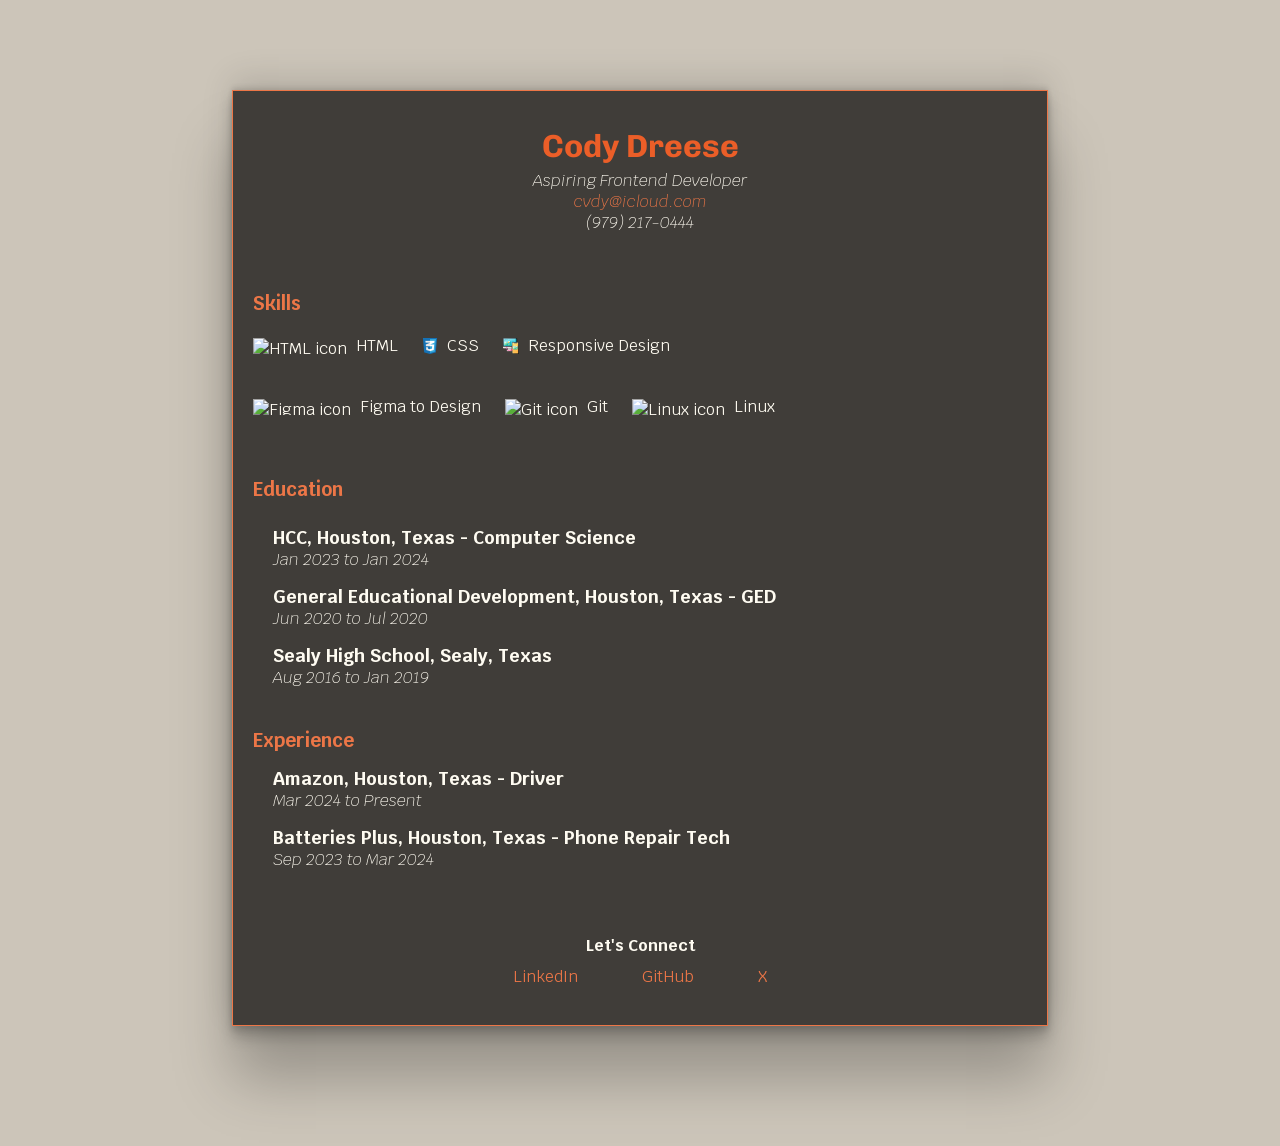
==== index.html @ 1eb5e3fd "add vanilla css file for design" ====
<!DOCTYPE html>
<html lang="en">
  <head>
    <meta charset="utf-8" />
    <meta name="viewport" content="width=device-width, initial-scale=1.0" />
    <meta
      name="description"
      content="Professional CV of Cody Dreese. Explore my skills, experience, and achievements in Web Development. Discover how I can contribute to your team and drive success."
    />
    <meta property="og:title" content="Cody Dreese - CV" />
    <meta
      property="og:description"
      content="Professional CV of Cody Dreese. Explore my skills, experience, and achievements in Web Development. Discover how I can contribute to your team and drive success."
    />
    <link rel="shortcut icon" type="image/x-icon" href="/icons/cd-favicon.ico" />
    <link rel="stylesheet" href="style.css" />
    <title>CV of CD</title>
  </head>
  <body>
    <div class="wrapper">
      <header>
        <h1>Cody Dreese</h1>
        <div class="info">
          <p>Aspiring Frontend Developer</p>
          <p>
            <a class="email-link" href="mailto:cvdy@icloud.com"
              >cvdy@icloud.com</a>
          </p>
          <p>(979) 217-0444</p>
        </div>
      </header>
      <main>
        <section>
          <h3>Skills</h3>
          <ul class="skills">
            <img class="icon" src="/icons/html.png" alt="HTML icon" />
            <li class="icon-text">HTML</li>
            <img class="icon" src="/icons/css.png" alt="CSS icon" />
            <li class="icon-text">CSS</li>
            <img
              class="icon"
              src="/icons/responsive-design.png"
              alt="Responsive icon"
            />
            <li class="icon-text">Responsive Design</li>
            <br />
            <img class="icon" src="/icons/figma.png" alt="Figma icon" />
            <li class="icon-text">Figma to Design</li>
            <img class="icon" src="/icons/git.png" alt="Git icon" />
            <li class="icon-text">Git</li>
            <img class="icon" src="/icons/linux.png" alt="Linux icon" />
            <li class="icon-text">Linux</li>
          </ul>
        </section>
        <section>
          <h3>Education</h3>
          <div class="education-content">
            <article>
              <h2>HCC, Houston, Texas - Computer Science</h2>
              <p class="dates">Jan 2023 to Jan 2024</p>
            </article>
            <article>
              <h2>General Educational Development, Houston, Texas - GED</h2>
              <p class="dates">Jun 2020 to Jul 2020</p>
            </article>
            <article>
              <h2>Sealy High School, Sealy, Texas</h2>
              <p class="dates">Aug 2016 to Jan 2019</p>
            </article>
          </div>
        </section>
        <section>
          <h3>Experience</h3>
          <article>
            <h2>Amazon, Houston, Texas - Driver</h2>
            <p class="dates">Mar 2024 to Present</p>
          </article>
          <article>
            <h2>Batteries Plus, Houston, Texas - Phone Repair Tech</h2>
            <p class="dates">Sep 2023 to Mar 2024</p>
          </article>
        </section>
      </main>
      <footer>
        <h4>Let's Connect</h4>
        <ul class="social-links">
          <li><a target="_blank" href="https://linkedin.com/in/cvdy/">LinkedIn</a></li>
          <li><a target="_blank" href="https://github.com/cvdy/">GitHub</a></li>
          <li><a target="_blank" href="https://x.com/codydreese/">X</a></li>
        </ul>
      </footer>
    </div>
  </body>
</html>
---- style.css ----
@import url('https://fonts.googleapis.com/css2?family=Chivo:ital,wght@0,100..900;1,100..900&family=Krub:ital,wght@0,200;0,300;0,400;0,500;0,600;0,700;1,200;1,300;1,400;1,500;1,600;1,700&display=swap');

:root {
    --bg-color: #ccc5b9;
    --main-color: #403d39;
    --big-text-color: #eb5e28;
    --text-color: #fffcf2;
    --med-text-color: #ec7647;
    --link-color: #ec7647;
}

* {
    box-sizing: border-box;
    margin: 0;
    padding: 0;
    font-family: Krub, Arial, Helvetica, sans-serif;
}

body {
    width: 51rem;
    max-width: 51rem;
    height: 66rem;
    max-height: 66rem;
    margin: 0 auto;
    background-color: var(--bg-color);
    color: var(--text-color)
}

.wrapper {
    background-color: var(--main-color);
    box-shadow: rgba(0, 0, 0, 0.25) 0px 54px 55px, rgba(0, 0, 0, 0.12) 0px -12px 30px, rgba(0, 0, 0, 0.12) 0px 4px 6px, rgba(0, 0, 0, 0.17) 0px 12px 13px, rgba(0, 0, 0, 0.09) 0px -3px 5px;
    margin-top: 10vh;
    border: solid 0.063rem #ec7647;
}

a {
    text-decoration: none;
    color: var(--link-color);
}

/* Header */

header {
    height: 20vh;
    text-align: center;
    line-height: 1.3rem;
}

h1 {
    margin-top: 2.8vh;
    color: var(--big-text-color);
    font-family: Chivo, Arial, Helvetica, sans-serif;
}

.info {
    padding: 0.625rem 0;
    margin-top: .5vh;
    font-family: 'Times New Roman', Times, serif;
    font-style: italic;
    font-weight: 200;
}

header {
    padding: 1.25rem;
}


/* Content */


section {
    padding: 1.25rem;
}

/* Skills */
.skills {
    list-style-type: none;
}

.icon {
    display: inline-block;
    height: 1em;
    width: auto;
    vertical-align: middle;
}

.icon-text {
    display: inline-block;
    margin: 1.25rem;
    margin-left: 0.313rem;
    vertical-align: middle;

}
.education-content {
    padding-top: 0.625rem;
}

article {
    margin-top: 0.938rem;
    margin-left: 1.25rem;
}

h2 {
    font-size: 1.125rem;
}

h3 {
    color: var(--med-text-color);

}

.dates {
    font-style: italic;
    font-weight: 100;
}

/* Footer */
footer {
    text-align: center;
    height: 10vh;
    margin-top: 5vh;
}

.social-links {
    list-style-type: none;
    padding-top: 0.625rem;
    
}

.social-links > li {
    display: inline-block;
    margin: 0 30px;
}
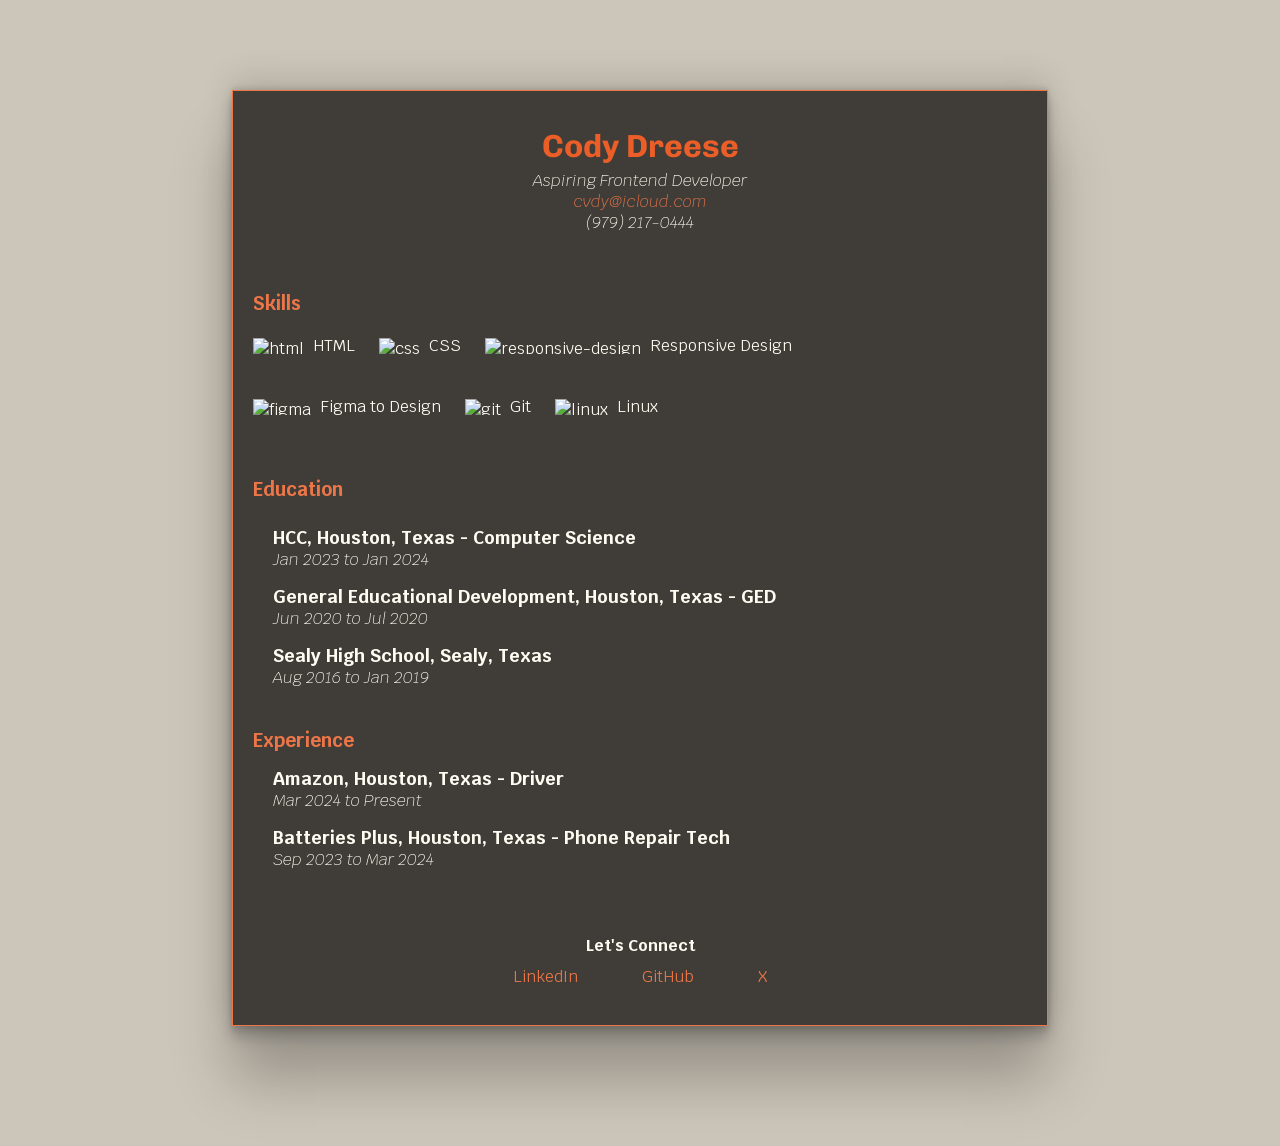
==== commit 54f14861: "add skill icons to imgbb.com" ====
--- a/index.html
+++ b/index.html
@@ -12,7 +12,7 @@
       property="og:description"
       content="Professional CV of Cody Dreese. Explore my skills, experience, and achievements in Web Development. Discover how I can contribute to your team and drive success."
     />
-    <link rel="shortcut icon" type="image/x-icon" href="/icons/cd-favicon.ico" />
+    <link rel="shortcut icon" type="image/x-icon" href="logo-favicon.ico" />
     <link rel="stylesheet" href="style.css" />
     <title>CV of CD</title>
   </head>
@@ -33,22 +33,20 @@
         <section>
           <h3>Skills</h3>
           <ul class="skills">
-            <img class="icon" src="/icons/html.png" alt="HTML icon" />
+
+
+            <img class="icon" src="https://i.ibb.co/JztNzmj/html.png" alt="html">
             <li class="icon-text">HTML</li>
-            <img class="icon" src="/icons/css.png" alt="CSS icon" />
+            <img class="icon" src="https://i.ibb.co/XsKP9MR/css.png" alt="css">
             <li class="icon-text">CSS</li>
-            <img
-              class="icon"
-              src="/icons/responsive-design.png"
-              alt="Responsive icon"
-            />
+            <img class="icon" src="https://i.ibb.co/y0tSvvj/responsive-design.png" alt="responsive-design">
             <li class="icon-text">Responsive Design</li>
             <br />
-            <img class="icon" src="/icons/figma.png" alt="Figma icon" />
+            <img class="icon" src="https://i.ibb.co/3k1qLn9/figma.png" alt="figma">
             <li class="icon-text">Figma to Design</li>
-            <img class="icon" src="/icons/git.png" alt="Git icon" />
+            <img class="icon" src="https://i.ibb.co/CQ292zz/git.png" alt="git">
             <li class="icon-text">Git</li>
-            <img class="icon" src="/icons/linux.png" alt="Linux icon" />
+            <img class="icon" src="https://i.ibb.co/CJHVMng/linux.png" alt="linux">
             <li class="icon-text">Linux</li>
           </ul>
         </section>
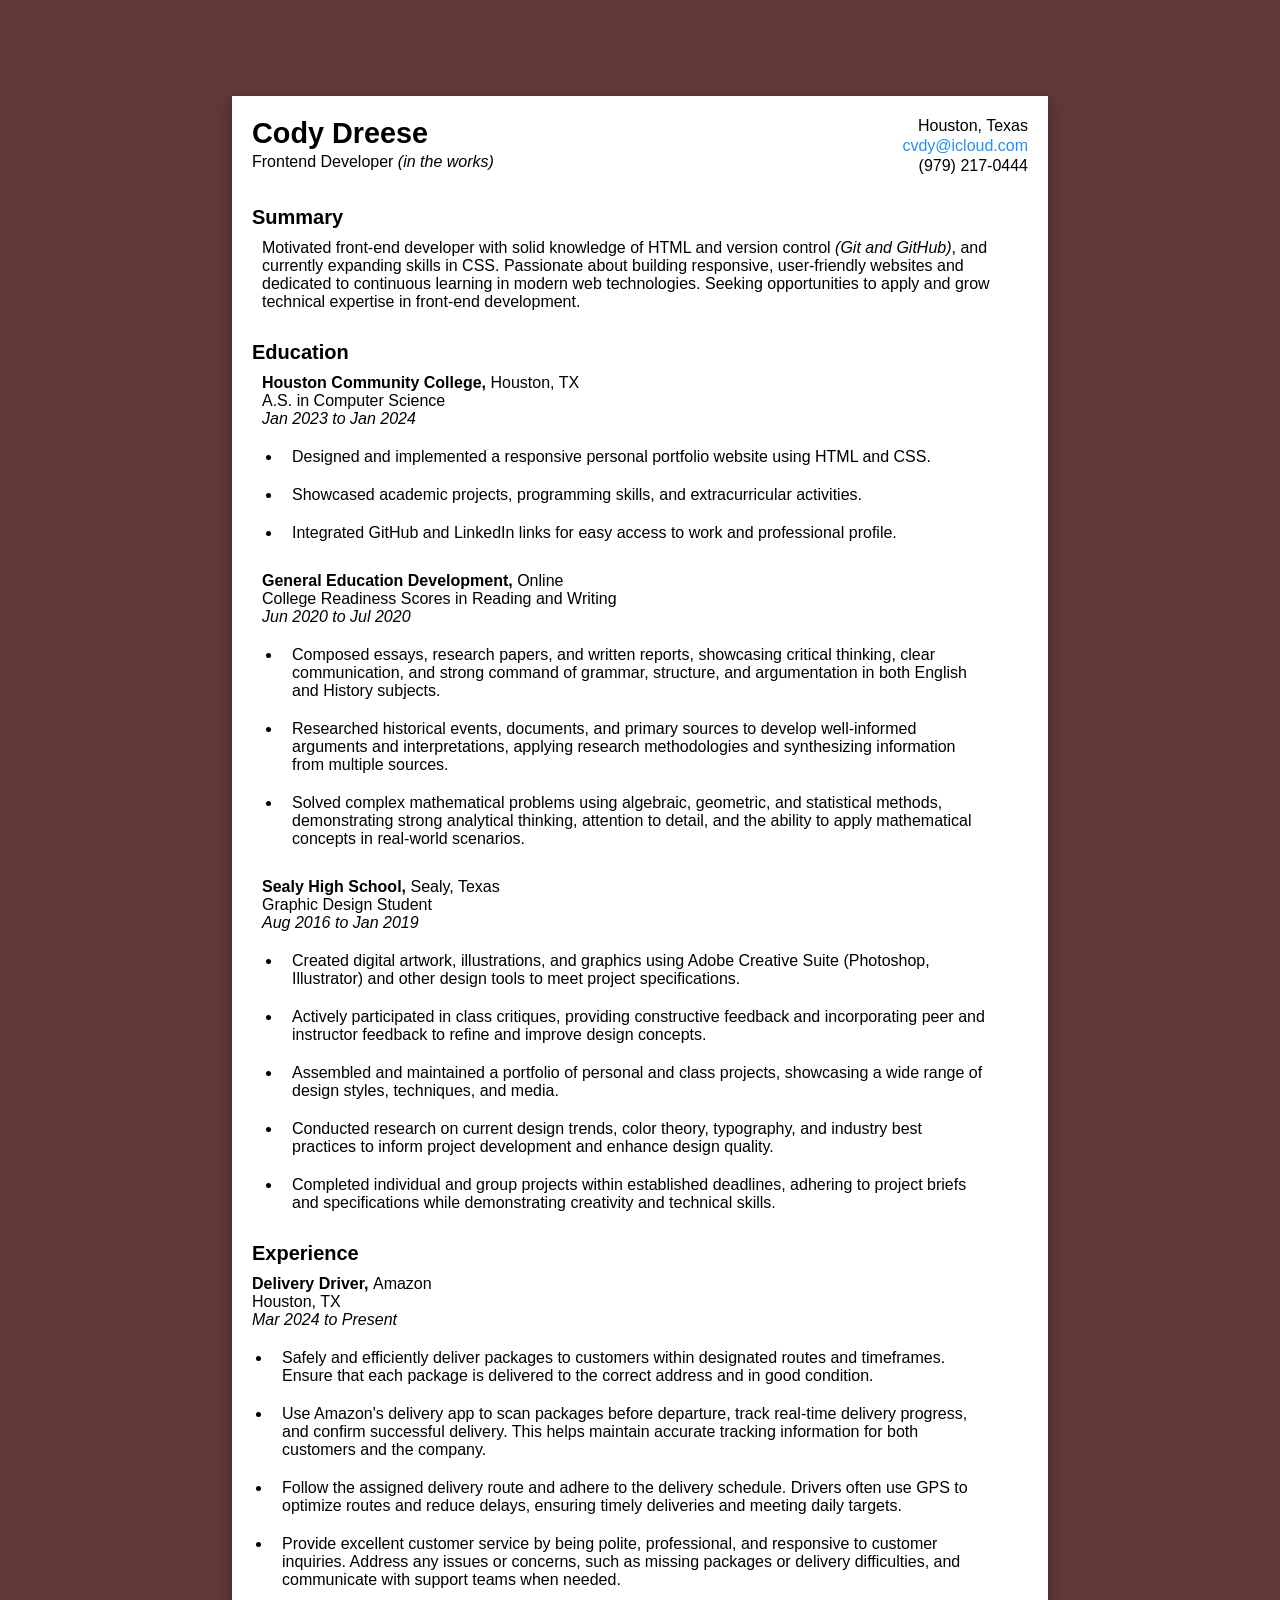
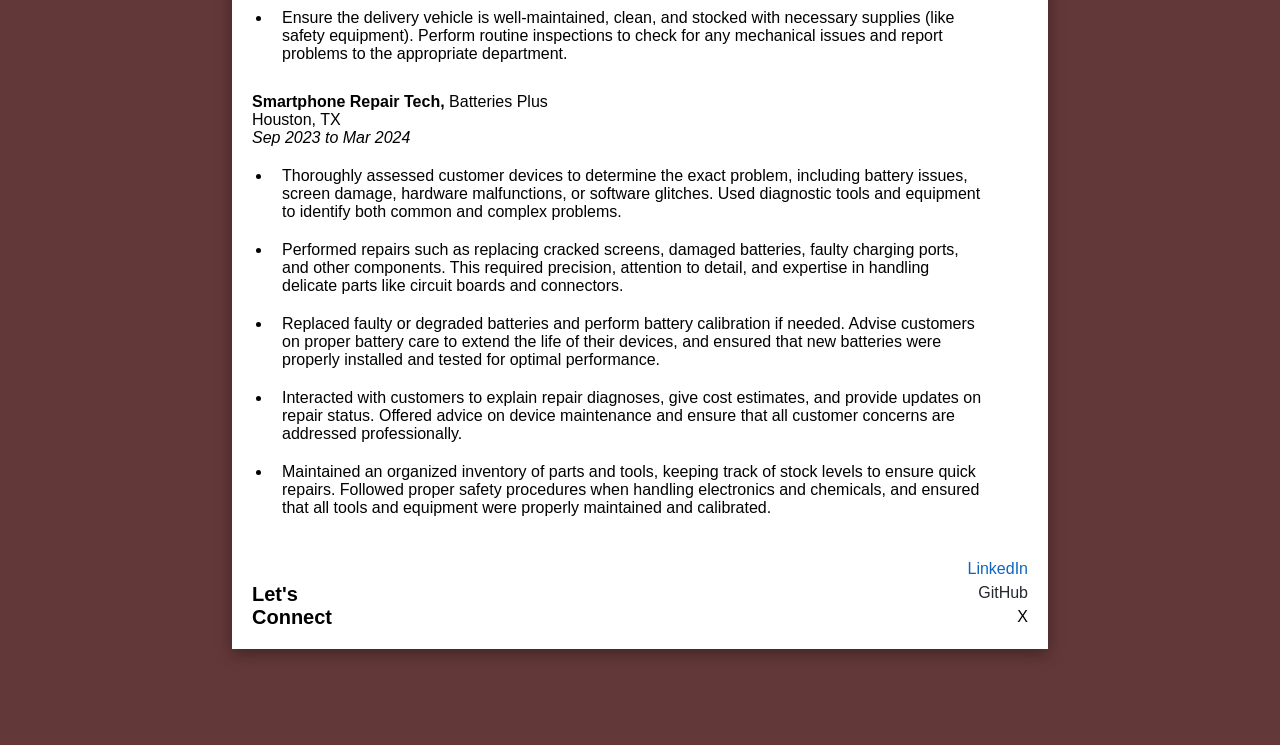
==== commit 82ed1b06: "restyle cv, add more detail" ====
--- a/index.html
+++ b/index.html
@@ -14,77 +14,108 @@
     />
     <link rel="shortcut icon" type="image/x-icon" href="logo-favicon.ico" />
     <link rel="stylesheet" href="style.css" />
-    <title>CV of CD</title>
+    <title>Cody Dreese Resume</title>
   </head>
   <body>
-    <div class="wrapper">
+<div class="page-wrapper">
       <header>
-        <h1>Cody Dreese</h1>
-        <div class="info">
-          <p>Aspiring Frontend Developer</p>
-          <p>
-            <a class="email-link" href="mailto:cvdy@icloud.com"
-              >cvdy@icloud.com</a>
-          </p>
+        <div class="name-job">
+        <h1 class="name">Cody Dreese</h1>
+        <p class="job">Frontend Developer <span class="italics">(in the works)</span></p>
+      </div>
+        <div class="contact-info">
+          <p>Houston, Texas</p>
+          <a href="mailto:cvdy@icloud.com">cvdy@icloud.com</a>
           <p>(979) 217-0444</p>
         </div>
       </header>
+
       <main>
-        <section>
-          <h3>Skills</h3>
-          <ul class="skills">
 
+        <section class="segment">
+          <h2>Summary</h2>
+          <p class="summary-p">Motivated front-end developer with solid knowledge of HTML and version control <span class="italics">(Git and GitHub)</span>, and currently expanding skills in CSS. Passionate about building responsive, user-friendly websites and dedicated to continuous learning in modern web technologies. Seeking opportunities to apply and grow technical expertise in front-end development.</p>
+        </section>
 
-            <img class="icon" src="https://i.ibb.co/JztNzmj/html.png" alt="html">
-            <li class="icon-text">HTML</li>
-            <img class="icon" src="https://i.ibb.co/XsKP9MR/css.png" alt="css">
-            <li class="icon-text">CSS</li>
-            <img class="icon" src="https://i.ibb.co/y0tSvvj/responsive-design.png" alt="responsive-design">
-            <li class="icon-text">Responsive Design</li>
-            <br />
-            <img class="icon" src="https://i.ibb.co/3k1qLn9/figma.png" alt="figma">
-            <li class="icon-text">Figma to Design</li>
-            <img class="icon" src="https://i.ibb.co/CQ292zz/git.png" alt="git">
-            <li class="icon-text">Git</li>
-            <img class="icon" src="https://i.ibb.co/CJHVMng/linux.png" alt="linux">
-            <li class="icon-text">Linux</li>
-          </ul>
+        <section class="segment">
+          <h2>Education</h2>
+          <div class="education-content">
+
+            <article>
+              <h3>Houston Community College, <span class="normal">Houston, TX</span></h3>
+              <p>A.S. in Computer Science</p>
+              <p class="dates italics">Jan 2023 to Jan 2024</p>
+              <ul>
+                <li>Designed and implemented a responsive personal portfolio website using HTML and CSS.</li>
+                <li>Showcased academic projects, programming skills, and extracurricular activities.</li>
+                <li>Integrated GitHub and LinkedIn links for easy access to work and professional profile.</li>
+              </ul>
+            </article>
+
+            <article>
+              <h3>General Education Development, <span class="normal">Online</span></h3>
+              <p>College Readiness Scores in Reading and Writing</p>
+              <p class="dates italics">Jun 2020 to Jul 2020</p>
+              <ul>
+                <li>Composed essays, research papers, and written reports, showcasing critical thinking, clear communication, and strong command of grammar, structure, and argumentation in both English and History subjects.</li>
+                <li>Researched historical events, documents, and primary sources to develop well-informed arguments and interpretations, applying research methodologies and synthesizing information from multiple sources.</li>
+                <li>Solved complex mathematical problems using algebraic, geometric, and statistical methods, demonstrating strong analytical thinking, attention to detail, and the ability to apply mathematical concepts in real-world scenarios.</li>
+              </ul>
+            </article>
+
+            <article>
+              <h3>Sealy High School, <span class="normal">Sealy, Texas</span></h3>
+              <p>Graphic Design Student</p>
+              <p class="dates italics">Aug 2016 to Jan 2019</p>
+              <ul>
+                <li>Created digital artwork, illustrations, and graphics using Adobe Creative Suite (Photoshop, Illustrator) and other design tools to meet project specifications.</li>
+                <li>Actively participated in class critiques, providing constructive feedback and incorporating peer and instructor feedback to refine and improve design concepts.</li>
+                <li>Assembled and maintained a portfolio of personal and class projects, showcasing a wide range of design styles, techniques, and media.</li>
+                <li>Conducted research on current design trends, color theory, typography, and industry best practices to inform project development and enhance design quality.</li>
+                <li>Completed individual and group projects within established deadlines, adhering to project briefs and specifications while demonstrating creativity and technical skills.</li>
+              </ul>
+            </article>
+          </div>          
         </section>
-        <section>
-          <h3>Education</h3>
-          <div class="education-content">
-            <article>
-              <h2>HCC, Houston, Texas - Computer Science</h2>
-              <p class="dates">Jan 2023 to Jan 2024</p>
-            </article>
-            <article>
-              <h2>General Educational Development, Houston, Texas - GED</h2>
-              <p class="dates">Jun 2020 to Jul 2020</p>
-            </article>
-            <article>
-              <h2>Sealy High School, Sealy, Texas</h2>
-              <p class="dates">Aug 2016 to Jan 2019</p>
-            </article>
-          </div>
-        </section>
-        <section>
-          <h3>Experience</h3>
+
+        <section class="segment">
+          <h2>Experience</h2>
+
           <article>
-            <h2>Amazon, Houston, Texas - Driver</h2>
-            <p class="dates">Mar 2024 to Present</p>
+            <h3>Delivery Driver, <span class="normal">Amazon</span></h3>
+            <p>Houston, TX</p>
+            <p class="dates italics">Mar 2024 to Present</p>
+            <ul>
+              <li>Safely and efficiently deliver packages to customers within designated routes and timeframes. Ensure that each package is delivered to the correct address and in good condition.</li>
+              <li>Use Amazon's delivery app to scan packages before departure, track real-time delivery progress, and confirm successful delivery. This helps maintain accurate tracking information for both customers and the company.</li>
+              <li>Follow the assigned delivery route and adhere to the delivery schedule. Drivers often use GPS to optimize routes and reduce delays, ensuring timely deliveries and meeting daily targets.</li>
+              <li>Provide excellent customer service by being polite, professional, and responsive to customer inquiries. Address any issues or concerns, such as missing packages or delivery difficulties, and communicate with support teams when needed.</li>
+              <li>Ensure the delivery vehicle is well-maintained, clean, and stocked with necessary supplies (like safety equipment). Perform routine inspections to check for any mechanical issues and report problems to the appropriate department.</li>
+            </ul>
           </article>
+
           <article>
-            <h2>Batteries Plus, Houston, Texas - Phone Repair Tech</h2>
-            <p class="dates">Sep 2023 to Mar 2024</p>
+            <h3>Smartphone Repair Tech, <span class="normal">Batteries Plus</span></h3>
+            <p>Houston, TX</p>
+            <p class="dates italics">Sep 2023 to Mar 2024</p>
+            <ul>
+              <li>Thoroughly assessed customer devices to determine the exact problem, including battery issues, screen damage, hardware malfunctions, or software glitches. Used diagnostic tools and equipment to identify both common and complex problems.</li>
+              <li>Performed repairs such as replacing cracked screens, damaged batteries, faulty charging ports, and other components. This required precision, attention to detail, and expertise in handling delicate parts like circuit boards and connectors.</li>
+              <li>Replaced faulty or degraded batteries and perform battery calibration if needed. Advise customers on proper battery care to extend the life of their devices, and ensured that new batteries were properly installed and tested for optimal performance.</li>
+              <li>Interacted with customers to explain repair diagnoses, give cost estimates, and provide updates on repair status. Offered advice on device maintenance and ensure that all customer concerns are addressed professionally.</li>
+              <li>Maintained an organized inventory of parts and tools, keeping track of stock levels to ensure quick repairs. Followed proper safety procedures when handling electronics and chemicals, and ensured that all tools and equipment were properly maintained and calibrated.</li>
+            </ul>
           </article>
         </section>
+
       </main>
+
       <footer>
-        <h4>Let's Connect</h4>
+        <h2 class="footer-msg">Let's<br>Connect</h2>
         <ul class="social-links">
-          <li><a target="_blank" href="https://linkedin.com/in/cvdy/">LinkedIn</a></li>
-          <li><a target="_blank" href="https://github.com/cvdy/">GitHub</a></li>
-          <li><a target="_blank" href="https://x.com/codydreese/">X</a></li>
+          <li><a class="linkedin" target="_blank" href="https://linkedin.com/in/cvdy/">LinkedIn</a></li>
+          <li><a class="github" target="_blank" href="https://github.com/cvdy/">GitHub</a></li>
+          <li><a class="x" target="_blank" href="https://x.com/codydreese/">X</a></li>
         </ul>
       </footer>
     </div>
--- a/style.css
+++ b/style.css
@@ -1,133 +1,136 @@
-@import url('https://fonts.googleapis.com/css2?family=Chivo:ital,wght@0,100..900;1,100..900&family=Krub:ital,wght@0,200;0,300;0,400;0,500;0,600;0,700;1,200;1,300;1,400;1,500;1,600;1,700&display=swap');
-
-:root {
-    --bg-color: #ccc5b9;
-    --main-color: #403d39;
-    --big-text-color: #eb5e28;
-    --text-color: #fffcf2;
-    --med-text-color: #ec7647;
-    --link-color: #ec7647;
-}
-
+/* UNIVERSAL */
 * {
     box-sizing: border-box;
     margin: 0;
     padding: 0;
-    font-family: Krub, Arial, Helvetica, sans-serif;
 }
 
 body {
+    font-family: Helvetica, Arial, sans-serif;
     width: 51rem;
-    max-width: 51rem;
-    height: 66rem;
-    max-height: 66rem;
-    margin: 0 auto;
-    background-color: var(--bg-color);
-    color: var(--text-color)
+    margin:96px auto;
+    box-shadow: rgba(0, 0, 0, 0.35) 0px 5px 15px;
+    background-color: rgb(99, 56, 56);
 }
 
-.wrapper {
-    background-color: var(--main-color);
-    box-shadow: rgba(0, 0, 0, 0.25) 0px 54px 55px, rgba(0, 0, 0, 0.12) 0px -12px 30px, rgba(0, 0, 0, 0.12) 0px 4px 6px, rgba(0, 0, 0, 0.17) 0px 12px 13px, rgba(0, 0, 0, 0.09) 0px -3px 5px;
-    margin-top: 10vh;
-    border: solid 0.063rem #ec7647;
+.page-wrapper {
+    background-color: white;
+}
+/*HEADER*/
+header {
+    display: flex;
+    line-height: 1.25;
+}
+
+.name-job {
+    padding: 20px;
+    width: 50%;
+    text-align: left;
+}
+
+.name {
+    font-size: 1.8em;
+}
+
+.italics {
+    font-style:italic;
+    font-weight: 300;
+}
+
+.contact-info {
+    padding: 20px;
+    width: 50%;
+    text-align: right;
 }
 
 a {
     text-decoration: none;
-    color: var(--link-color);
+    color:dodgerblue;
 }
 
-/* Header */
-
-header {
-    height: 20vh;
-    text-align: center;
-    line-height: 1.3rem;
+/*MAIN CONTENT*/
+main {
+    padding: 0 20px;
+}
+.segment {
+    width: 98%;
+    text-align: left;
 }
 
-h1 {
-    margin-top: 2.8vh;
-    color: var(--big-text-color);
-    font-family: Chivo, Arial, Helvetica, sans-serif;
+.summary-p {
+    padding: 10px 0px 20px 10px;
 }
 
-.info {
-    padding: 0.625rem 0;
-    margin-top: .5vh;
-    font-family: 'Times New Roman', Times, serif;
-    font-style: italic;
-    font-weight: 200;
+.dates {
+    padding-bottom:10px;
 }
 
-header {
-    padding: 1.25rem;
+ul { 
+    width: 98%;
+    padding-left: 20px;
 }
 
-
-/* Content */
-
-
-section {
-    padding: 1.25rem;
+article ul li {
+    padding: 10px;
 }
 
-/* Skills */
-.skills {
-    list-style-type: none;
-}
-
-.icon {
-    display: inline-block;
-    height: 1em;
-    width: auto;
-    vertical-align: middle;
-}
-
-.icon-text {
-    display: inline-block;
-    margin: 1.25rem;
-    margin-left: 0.313rem;
-    vertical-align: middle;
-
-}
-.education-content {
-    padding-top: 0.625rem;
-}
-
-article {
-    margin-top: 0.938rem;
-    margin-left: 1.25rem;
+article li:last-child {
+    padding-bottom: 20px;
 }
 
 h2 {
-    font-size: 1.125rem;
+    font-size: 1.25em;
+    padding-top: 10px;
 }
 
 h3 {
-    color: var(--med-text-color);
-
+    padding-top: 10px;
+    font-size: 1em;
 }
 
-.dates {
-    font-style: italic;
-    font-weight: 100;
+.normal {
+    font-weight: normal;
 }
 
-/* Footer */
+.education-content {
+    padding-left: 10px;
+}
+
 footer {
-    text-align: center;
-    height: 10vh;
-    margin-top: 5vh;
+    display: flex;
+    padding: 20px;
+    width: 100%;
+    align-items: flex-end;
+}
+
+.footer-msg {
+    width: 50%;
+    text-align: left;
 }
 
 .social-links {
+    width: 50%;
+    text-align: right;
     list-style-type: none;
-    padding-top: 0.625rem;
     
 }
 
-.social-links > li {
-    display: inline-block;
-    margin: 0 30px;
+.social-links li {
+    line-height: 1.5em;
+}
+
+.linkedin {
+    color: #0c65c1;
+}
+
+.linkedin:hover {
+    color: black;
+}
+
+.github {
+    color: #24292e;
+}
+
+.x {
+    color: #000;
 }
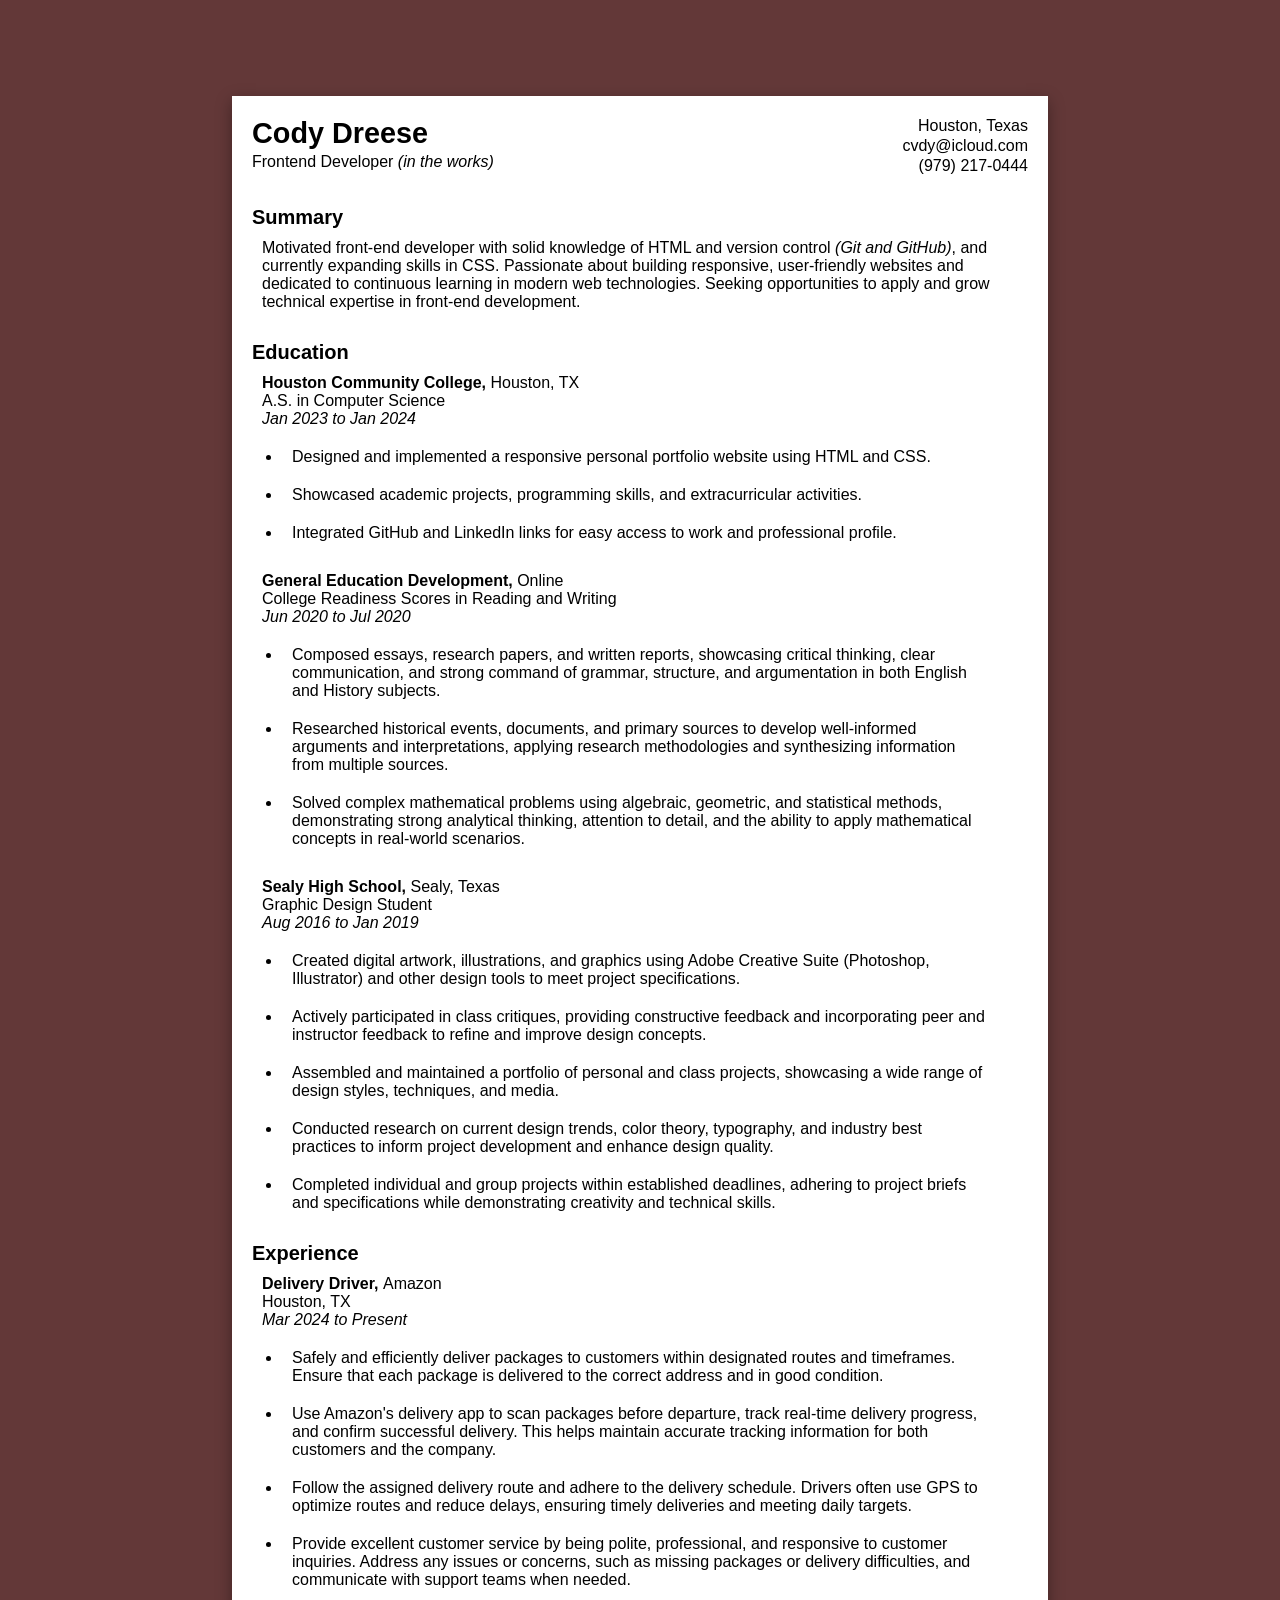
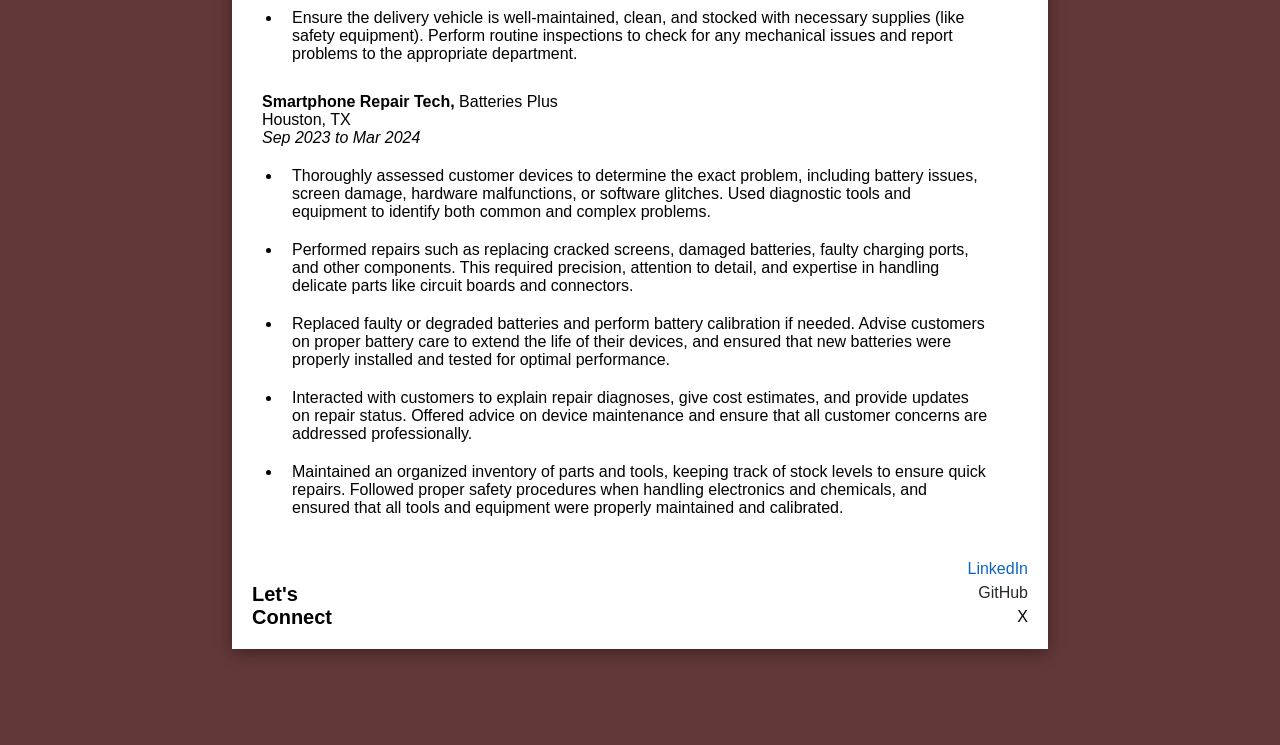
==== commit 456b5515: "add favicons, fix indents, link colors" ====
--- a/index.html
+++ b/index.html
@@ -12,7 +12,13 @@
       property="og:description"
       content="Professional CV of Cody Dreese. Explore my skills, experience, and achievements in Web Development. Discover how I can contribute to your team and drive success."
     />
-    <link rel="shortcut icon" type="image/x-icon" href="logo-favicon.ico" />
+    <link rel="shortcut icon" type="image/x-icon" href="" />
+
+    <link rel="apple-touch-icon" sizes="180x180" href="/apple-touch-icon.png">
+<link rel="icon" type="image/png" sizes="32x32" href="/favicon-32x32.png">
+<link rel="icon" type="image/png" sizes="16x16" href="/favicon-16x16.png">
+<link rel="manifest" href="/site.webmanifest">
+
     <link rel="stylesheet" href="style.css" />
     <title>Cody Dreese Resume</title>
   </head>
@@ -39,7 +45,7 @@
 
         <section class="segment">
           <h2>Education</h2>
-          <div class="education-content">
+          <div class="main-content">
 
             <article>
               <h3>Houston Community College, <span class="normal">Houston, TX</span></h3>
@@ -77,9 +83,9 @@
             </article>
           </div>          
         </section>
-
         <section class="segment">
           <h2>Experience</h2>
+<div class="main-content">
 
           <article>
             <h3>Delivery Driver, <span class="normal">Amazon</span></h3>
@@ -106,6 +112,8 @@
               <li>Maintained an organized inventory of parts and tools, keeping track of stock levels to ensure quick repairs. Followed proper safety procedures when handling electronics and chemicals, and ensured that all tools and equipment were properly maintained and calibrated.</li>
             </ul>
           </article>
+<div>
+
         </section>
 
       </main>
--- a/style.css
+++ b/style.css
@@ -45,7 +45,11 @@
 
 a {
     text-decoration: none;
-    color:dodgerblue;
+    color:#000;
+}
+
+a:hover {
+    color:rgb(99, 56, 56);
 }
 
 /*MAIN CONTENT*/
@@ -92,7 +96,7 @@
     font-weight: normal;
 }
 
-.education-content {
+.main-content {
     padding-left: 10px;
 }
 
@@ -131,6 +135,14 @@
     color: #24292e;
 }
 
+.github:hover {
+    color: #2b3137;
+}
+
 .x {
     color: #000;
+}
+
+.x:hover {
+    color: #008AD8;
 }
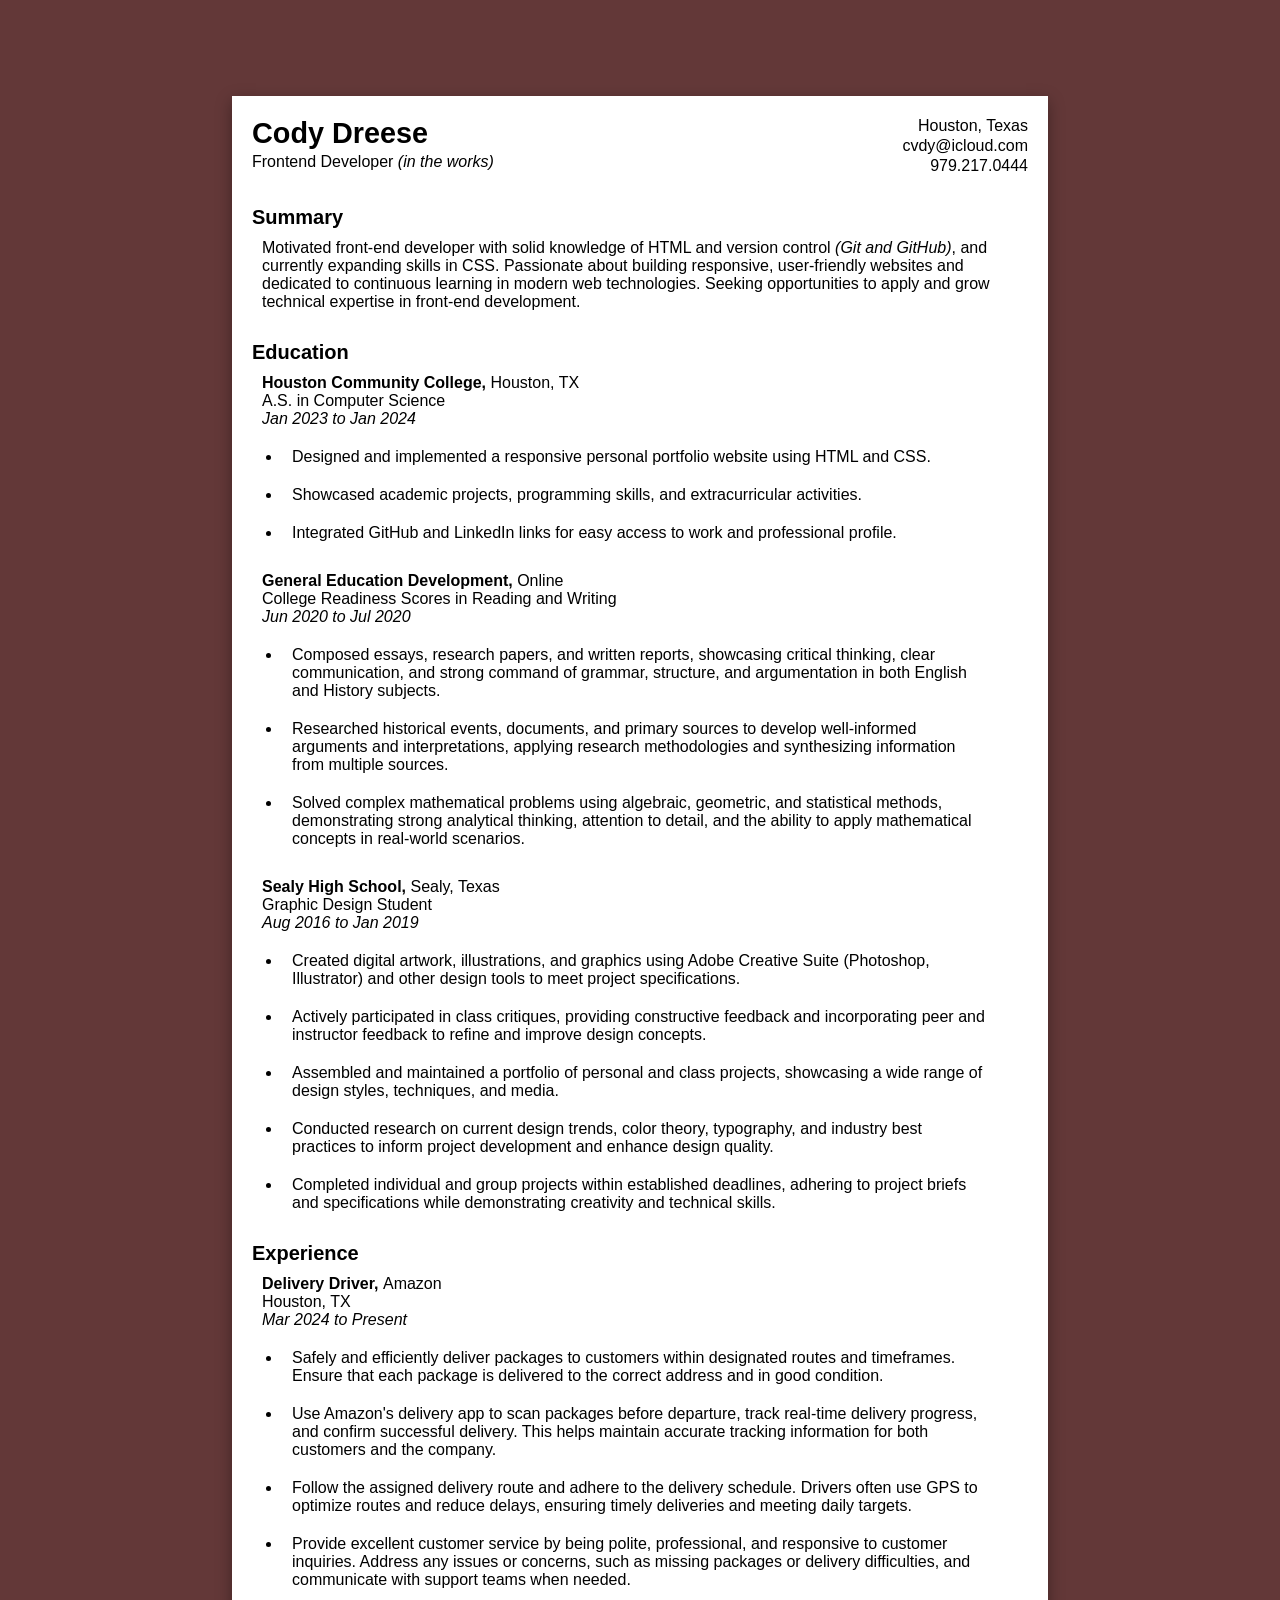
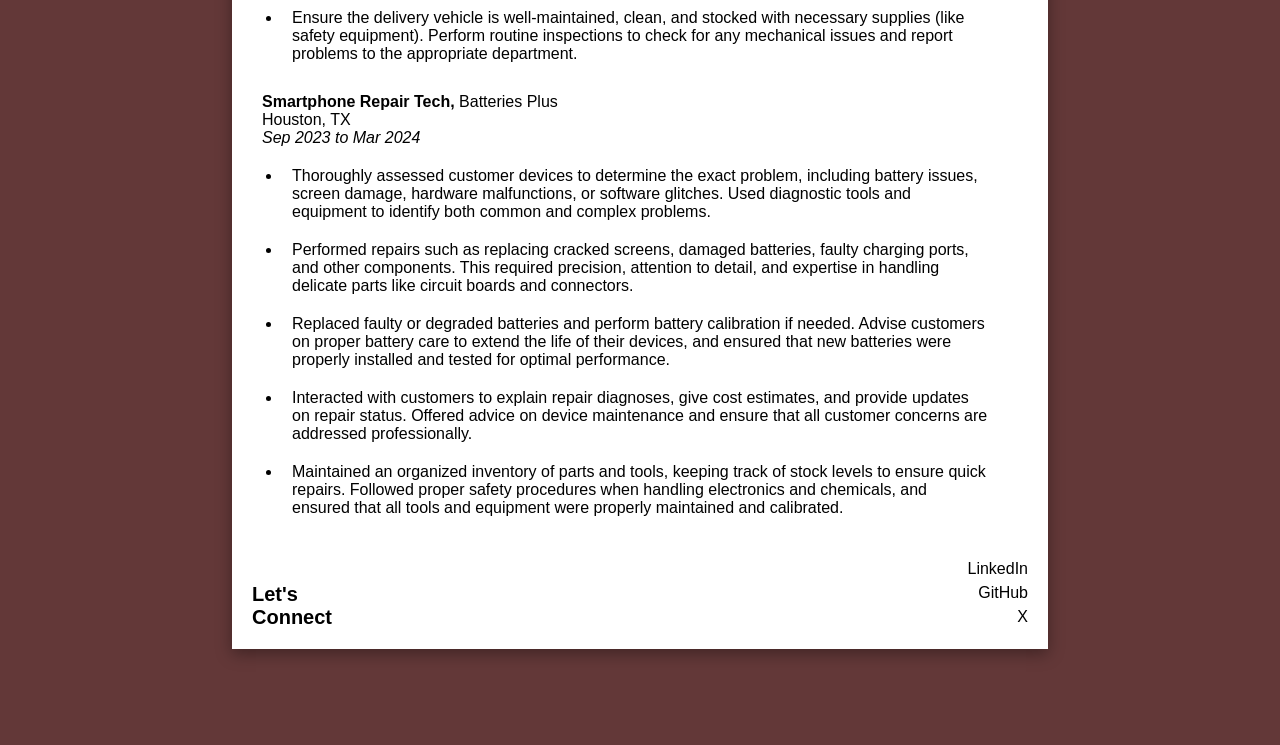
==== commit d5ab95b8: "Update phone number and footer link colors" ====
--- a/index.html
+++ b/index.html
@@ -3,20 +3,20 @@
   <head>
     <meta charset="utf-8" />
     <meta name="viewport" content="width=device-width, initial-scale=1.0" />
+    
     <meta
       name="description"
-      content="Professional CV of Cody Dreese. Explore my skills, experience, and achievements in Web Development. Discover how I can contribute to your team and drive success."
+      content="Professional Resume of Cody Dreese. Explore my skills, experience, and achievements in Web Development. Discover how I can contribute to your team and drive success."
     />
-    <meta property="og:title" content="Cody Dreese - CV" />
+    <meta property="og:title" content="Cody Dreese Resume" />
     <meta
       property="og:description"
-      content="Professional CV of Cody Dreese. Explore my skills, experience, and achievements in Web Development. Discover how I can contribute to your team and drive success."
+      content="Professional Resume of Cody Dreese. Explore my skills, experience, and achievements in Web Development. Discover how I can contribute to your team and drive success."
     />
-    <link rel="shortcut icon" type="image/x-icon" href="" />
-
     <link rel="apple-touch-icon" sizes="180x180" href="/apple-touch-icon.png">
 <link rel="icon" type="image/png" sizes="32x32" href="/favicon-32x32.png">
 <link rel="icon" type="image/png" sizes="16x16" href="/favicon-16x16.png">
+<link rel="icon" href="cd-favicon.ico" type="image/x-icon">
 <link rel="manifest" href="/site.webmanifest">
 
     <link rel="stylesheet" href="style.css" />
@@ -32,7 +32,7 @@
         <div class="contact-info">
           <p>Houston, Texas</p>
           <a href="mailto:cvdy@icloud.com">cvdy@icloud.com</a>
-          <p>(979) 217-0444</p>
+          <p>979.217.0444</p>
         </div>
       </header>
 
--- a/style.css
+++ b/style.css
@@ -1,148 +1,125 @@
 /* UNIVERSAL */
 * {
-    box-sizing: border-box;
-    margin: 0;
-    padding: 0;
+  box-sizing: border-box;
+  margin: 0;
+  padding: 0;
 }
 
 body {
-    font-family: Helvetica, Arial, sans-serif;
-    width: 51rem;
-    margin:96px auto;
-    box-shadow: rgba(0, 0, 0, 0.35) 0px 5px 15px;
-    background-color: rgb(99, 56, 56);
+  font-family: Helvetica, Arial, sans-serif;
+  width: 51rem;
+  max-width: 100%;
+  margin: 96px auto;
+  box-shadow: rgba(0, 0, 0, 0.35) 0px 5px 15px;
+  background-color: rgb(99, 56, 56);
 }
 
 .page-wrapper {
-    background-color: white;
+  background-color: white;
 }
 /*HEADER*/
 header {
-    display: flex;
-    line-height: 1.25;
+  display: flex;
+  line-height: 1.25;
 }
 
 .name-job {
-    padding: 20px;
-    width: 50%;
-    text-align: left;
+  padding: 20px;
+  width: 50%;
+  text-align: left;
 }
 
 .name {
-    font-size: 1.8em;
+  font-size: 1.8em;
 }
 
 .italics {
-    font-style:italic;
-    font-weight: 300;
+  font-style: italic;
+  font-weight: 300;
 }
 
 .contact-info {
-    padding: 20px;
-    width: 50%;
-    text-align: right;
+  padding: 20px;
+  width: 50%;
+  text-align: right;
 }
 
 a {
-    text-decoration: none;
-    color:#000;
+  text-decoration: none;
+  color: #000;
 }
 
 a:hover {
-    color:rgb(99, 56, 56);
+  color: rgb(99, 56, 56);
 }
 
 /*MAIN CONTENT*/
 main {
-    padding: 0 20px;
+  padding: 0 20px;
 }
 .segment {
-    width: 98%;
-    text-align: left;
+  width: 98%;
+  text-align: left;
 }
 
 .summary-p {
-    padding: 10px 0px 20px 10px;
+  padding: 10px 0px 20px 10px;
 }
 
 .dates {
-    padding-bottom:10px;
+  padding-bottom: 10px;
 }
 
-ul { 
-    width: 98%;
-    padding-left: 20px;
+ul {
+  width: 98%;
+  padding-left: 20px;
 }
 
 article ul li {
-    padding: 10px;
+  padding: 10px;
 }
 
 article li:last-child {
-    padding-bottom: 20px;
+  padding-bottom: 20px;
 }
 
 h2 {
-    font-size: 1.25em;
-    padding-top: 10px;
+  font-size: 1.25em;
+  padding-top: 10px;
 }
 
 h3 {
-    padding-top: 10px;
-    font-size: 1em;
+  padding-top: 10px;
+  font-size: 1em;
 }
 
 .normal {
-    font-weight: normal;
+  font-weight: normal;
 }
 
 .main-content {
-    padding-left: 10px;
+  padding-left: 10px;
 }
 
+/*FOOTER*/
 footer {
-    display: flex;
-    padding: 20px;
-    width: 100%;
-    align-items: flex-end;
+  display: flex;
+  padding: 20px;
+  width: 100%;
+  align-items: flex-end;
 }
 
 .footer-msg {
-    width: 50%;
-    text-align: left;
+  width: 50%;
+  text-align: left;
 }
 
 .social-links {
-    width: 50%;
-    text-align: right;
-    list-style-type: none;
-    
+  width: 50%;
+  text-align: right;
+  list-style-type: none;
 }
 
 .social-links li {
-    line-height: 1.5em;
+  line-height: 1.5em;
 }
-
-.linkedin {
-    color: #0c65c1;
-}
-
-.linkedin:hover {
-    color: black;
-}
-
-.github {
-    color: #24292e;
-}
-
-.github:hover {
-    color: #2b3137;
-}
-
-.x {
-    color: #000;
-}
-
-.x:hover {
-    color: #008AD8;
-}
